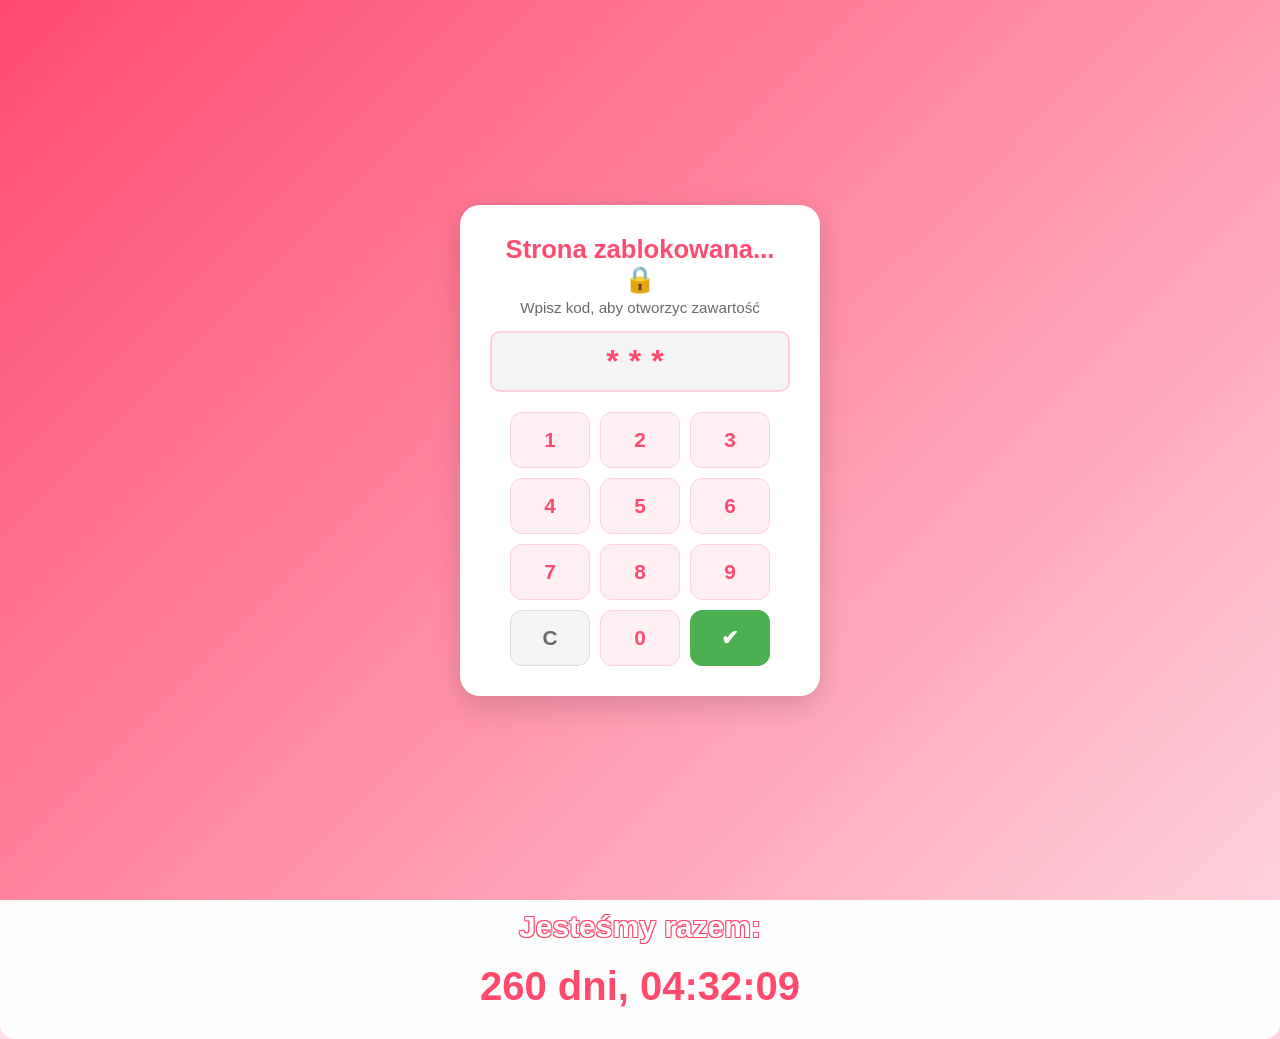
==== index.html @ 8d37bafd "Add files via upload" ====
<!DOCTYPE html>
<html lang='pl'>
<head>
    <meta charset='utf-8'>
    <meta name='viewport' content='width=device-width, initial-scale=1'>
    <link rel='stylesheet' href='style.css'>
  <title>Dla mojej buby ❤️</title>
</head>
<body>

<div id="welcome-overlay">
  <div class="welcome-box">
    <h2>Strona zablokowana... 🔒</h2>
    <p>Wpisz kod, aby otworzyc zawartość</p>
    
    <!-- Wyświetlacz kodu -->
    <div class="pin-display" id="pin-display">***</div>
    
    <!-- Klawiatura ekranowa -->
    <div class="pin-keyboard">
      <button class="pin-btn" onclick="pressKey('1')">1</button>
      <button class="pin-btn" onclick="pressKey('2')">2</button>
      <button class="pin-btn" onclick="pressKey('3')">3</button>
      <button class="pin-btn" onclick="pressKey('4')">4</button>
      <button class="pin-btn" onclick="pressKey('5')">5</button>
      <button class="pin-btn" onclick="pressKey('6')">6</button>
      <button class="pin-btn" onclick="pressKey('7')">7</button>
      <button class="pin-btn" onclick="pressKey('8')">8</button>
      <button class="pin-btn" onclick="pressKey('9')">9</button>
      <button class="pin-btn clear" onclick="clearPin()">C</button>
      <button class="pin-btn" onclick="pressKey('0')">0</button>
      <button class="pin-btn enter" onclick="checkPin()">✔</button>
    </div>
    
    <p id="pin-error" style="color: #ff4b6e; font-weight: bold; margin-top: 10px; display: none;">Niepoprawny kod! Spróbuj ponownie 🥺</p>
  </div>
</div>



  <!-- Pasek na samej górze strony -->
  <div class="top-bar">
    <span>❤️ Dla Wstrętnej baby ❤️</span>
  </div>

  <!-- Główna zawartość strony -->
  <div class="main-container">
    
    <div class="love-header">
      <h1>Kocham Cię! 🥰</h1>
    </div>
    <div class="tekstt">
      <h3>Tekst na dziś:</h3>
      <p id="tekst-ai">Wczytuję Twoją dzisiejszą wiadomość...</p>
    </div>

<div class="music-box" tabindex="0">
  <video id="nasze-video" src="cheatz2.mp4" loop playsinline></video>

  <div class="music-content">
    <span class="song-title">Cheatz - NIESKOŃCZONOŚĆ</span>
    <button id="music-control-btn" onclick="togglePlay(event)">Włącz muzykę ▶️</button>
  </div>
</div>





    <div class="carousel-wrapper">
      <button class="arrow-btn left" onclick="scrollSlider(-1)">&#10094;</button>
      
      <div class="carousel" id="love-carousel">
        <div class="carousel-item">
          <img src="foto9.jpg" alt="ZDJECIE" onclick="openLightbox(this)" style="cursor: pointer;">
          <div class="image-caption">Pierwsze spotkanie 👩‍❤️‍👨</div>
        </div>
        <div class="carousel-item">
          <img src="foto4.jpg" alt="ZDJECIE" onclick="openLightbox(this)" style="cursor: pointer;">
          <div class="image-caption">Moja buba ❤️</div>
        </div>
        <div class="carousel-item">
          <img src="foto5.jpg" alt="ZDJECIE" onclick="openLightbox(this)" style="cursor: pointer;">
          <div class="image-caption">Słodka jestes wiesz? </div>
        </div>
        <div class="carousel-item">
          <img src="foto6.jpg" alt="ZDJECIE" onclick="openLightbox(this)" style="cursor: pointer;">
          <div class="image-caption">Zakapturzona wredna baba 😘</div>
        </div>
        <div class="carousel-item">
          <img src="foto7.jpg" alt="ZDJECIE" onclick="openLightbox(this)" style="cursor: pointer;">
          <div class="image-caption">👍</div>
        </div>
        <div class="carousel-item">
          <img src="foto8.jpg" alt="ZDJECIE" onclick="openLightbox(this)" style="cursor: pointer;">
          <div class="image-caption">Ciekawy filter 🙃</div>
        </div>
        <div class="carousel-item">
          <img src="foto1.jpg" alt="ZDJECIE" onclick="openLightbox(this)" style="cursor: pointer;">
          <div class="image-caption">Fajny język masz 👩‍❤️‍👨</div>
        </div>
        <div class="carousel-item">
          <img src="foto22.jpg" alt="ZDJECIE" onclick="openLightbox(this)" style="cursor: pointer;">
          <div class="image-caption">Twój uśmiech, który rozjaśnia każdy mój dzień! 😊</div>
        </div>
        <div class="carousel-item">
          <img src="foto3.jpg" alt="ZDJECIE" onclick="openLightbox(this)" style="cursor: pointer;">
          <div class="image-caption">Na zawsze razem, niezależnie od tego co się będzie działo 🌍</div>
        </div>
      </div>
      
      <button class="arrow-btn right" onclick="scrollSlider(1)">&#10095;</button>
    </div>

    <!-- Sekcja z wyznaniami -->
    <div class="love-letter">
      <h2>Kilka powodów, dla których Cię kocham:</h2>
      <ul>
        <li>Za to, że wprowadziłaś do mojego życia wchuj dużo szczęścia </li>
        <li>Za twoje bardzo piękne oczka 👀 </li>
        <li>Za to, że jesteś sobą i czuje sie wchuj dobrze przy tobie</li>
      </ul>
    </div>

  </div>

  <!-- Skrypty JavaScript -->
  <script>
    // Obsługa slidera zdjęć
    function scrollSlider(direction) {
      const carousel = document.getElementById('love-carousel');
      const itemWidth = carousel.clientWidth;
      carousel.scrollBy({ left: direction * itemWidth, behavior: 'smooth' });
    }

    // Generowanie latających serduszek w tle
    function createHeart() {
      const heart = document.createElement('div');
      heart.classList.add('heart-bg');
      heart.innerText = '❤️';
      heart.style.left = Math.random() * 100 + 'vw';
      heart.style.animationDuration = Math.random() * 4 + 6 + 's'; // od 6 do 10 sekund
      heart.style.fontSize = Math.random() * 15 + 15 + 'px'; // wielkość serca
      document.body.appendChild(heart);

      setTimeout(() => {
        heart.remove();
      }, 10000);
    }
    // Twórz nowe serduszko co 600ms
    setInterval(createHeart, 600);
  </script>





<div class="container">
        <h1>Jesteśmy razem:</h1>
        <div id="timer">Ładowanie...</div>
    </div>

    <script>
        // Ustawienie daty początkowej (21 marca 2026 r.)
        const startDate = new Date('2026-03-21T00:00:00').getTime();

        function updateTimer() {
            const now = new Date().getTime();
            const difference = now - startDate;

            // Obliczenia dla dni, godzin, minut i sekund
            const days = Math.floor(difference / (1000 * 60 * 60 * 24));
            const hours = Math.floor((difference % (1000 * 60 * 60 * 24)) / (1000 * 60 * 60));
            const minutes = Math.floor((difference % (1000 * 60 * 60)) / (1000 * 60));
            const seconds = Math.floor((difference % (1000 * 60)) / 1000);

            // Formatowanie wyświetlania (dodanie zera na początku dla liczb jednocyfrowych)
            const formatHours = hours < 10 ? '0' + hours : hours;
            const formatMinutes = minutes < 10 ? '0' + minutes : minutes;
            const formatSeconds = seconds < 10 ? '0' + seconds : seconds;

            // Wyświetlenie wyniku w dokumencie
            document.getElementById('timer').innerHTML = 
                `${days} dni, ${formatHours}:${formatMinutes}:${formatSeconds}`;
        }

        // Odświeżanie licznika co 1 sekundę (1000 milisekund)
        setInterval(updateTimer, 1000);

        // Wywołanie funkcji od razu przy załadowaniu strony
        updateTimer();
    </script>





 <script>
    // Baza 365 unikalnych wiadomości od AI
    const wiadomosciMilosne = [
      "Jesteś najpiękniejszym powodem, dla którego budzę się z uśmiechem na twarzy. 🥰",
      "Mój świat jest o tysiąc razy piękniejszy, odkąd jesteś w nim Ty. ❤️",
      "Nawet najgorszy dzień staje się idealny, kiedy mogę usłyszeć Twój głos. 🌸",
      "Jesteś moją bezpieczną przystanią i największym szczęściem. ☀️",
      "Twoje serce to jedyne miejsce na ziemi, w którym chcę zostać na zawsze. 🔐",
      "Dziękuję, że jesteś nie tylko moją dziewczyną, ale i najlepszym przyjacielem. 🤝",
      "Kocham Cię w każdym wydaniu, w każdej sekundzie i za wszystko, czym jesteś. ✨",
      "Jesteś moim ulubionym powitaniem i najtrudniejszym pożegnaniem. 🥺",
      "Wystarczy jedna myśl o Tobie, aby mój dzień stał się niesamowity. 🧠❤️",
      "Twoje szczęście jest dla mnie najważniejsze na całym świecie. 🌍",
      "Jesteś definicją piękna, zarówno z zewnątrz, jak i w środku. 💎",
      "Każda chwila bez Ciebie uczy mnie tylko tego, jak bardzo Cię potrzebuję. ⏳",
      "Uwielbiam sposób, w jaki na mnie patrzysz i sprawiasz, że czuję się wyjątkowy. 👀",
      "Jesteś moją iskierką w ciemności i największą dumą. 🌟",
      "Gdybym miał wybrać jeszcze raz, bez wahania wybrałbym Ciebie. Zawsze. 🎯",
      "Twój uśmiech to najpiękniejszy widok, jaki potrafię sobie wyobrazić. 😍",
      "Jesteś moim dzisiaj, jutrem i każdym kolejnym dniem. 📅",
      "Dzięki Tobie uczę się, czym jest prawdziwa i bezwarunkowa miłość. 🕊️",
      "Twoja obecność sprawia, że chcę być lepszym człowiekiem każdego dnia. 📈",
      "Kocham Cię mocniej, niż jakiekolwiek słowa byłyby w stanie to opisać. 📝",
      "Jesteś najjaśniejszą gwiazdą na moim niebie. ⭐",
      "Z Tobą nawet zwykłe siedzenie w ciszy jest najwspanialszą przygodą. 🛋️",
      "Dziękuję za Twoją cierpliwość, czułość i całe ciepło, które mi dajesz. 🔥",
      "Jesteś moim domem. Gdziekolwiek jesteś Ty, tam jest moje miejsce. 🏠",
      "Nie wyobrażam sobie już przyszłości, w której nie byłoby Twojej dłoni w mojej. 🤝",
      "Twoje oczy mają w sobie magię, która za każdym razem mnie hipnotyzuje. 🔮",
      "Jesteś moim najsłodszym uzależnieniem. 🍬",
      "Uwielbiam to, jak bardzo się uzupełniamy i jak świetny tworzymy zespół. ⚡",
      "Sprawiasz, że moje serce bije szybciej za każdym razem, gdy Cię widzę. 💓",
      "Jesteś najpiękniejszą piosenką, jakiej moje serce kiedykolwiek słuchało. 🎶",
      "Żaden skarb na ziemi nie ma dla mnie większej wartości niż Twoje zaufanie. 🪙",
      "Dzielenie z Tobą życia to najlepsze, co mogło mnie spotkać. 🎁",
      "Jesteś moim słońcem w nawet najbardziej pochmurny dzień. 🌦️",
      "Kocham każdy milimetr Twojej unikalnej i cudownej osobowości. 🧩",
      "Twoje przytulenie potrafi uleczyć każdy ból i stres. 🫂",
      "Jesteś moim największym sukcesem i najcenniejszą nagrodą. 🏆",
      "Nigdy nie przestanę dziękować losowi za ten dzień, w którym Cię poznałem. 🗓️",
      "Jesteś moim natchnieniem, moją radością i całym moim światem. 🌌",
      "Twój śmiech to zdecydowanie mój ulubiony dźwięk na świecie. 🎵",
      "Kocham Cię za to, kim jesteś przy mnie, i za to, kim ja staję się przy Tobie. 🪞",
      "Jesteś po prostu niesamowita. Pamiętaj o tym w każdej minucie dzisiejszego dnia! 🦁",
      "Moje serce należy do Ciebie całkowicie, bez żadnych wyjątków. 💘",
      "Zawsze potrafisz mnie zaskoczyć i sprawić, że zakochuję się na nowo. 🪄",
      "Jesteś najmilszą myślą, jaka krąży po mojej głowie w ciągu dnia. ☁️",
      "Twoje dobro i troskliwość nie przestają mnie zadziwiać. 🧸",
      "Jesteś moim idealnym dopasowaniem pod każdym możliwym względem. 🔗",
      "Dziękuję za to, że akceptujesz mnie ze wszystkimi moimi wadami. 🩹",
      "Przy Tobie czuję, że mogę zdobyć każdy szczyt i pokonać każdą przeszkodę. ⛰️",
      "Jesteś moim największym marzeniem, które się spełniło. 🌠",
      "Twoja miłość daje mi siłę, o której istnieniu nie miałem pojęcia. 💪",
      "Uwielbiam każdą wspólną sekundę, nawet tę najbardziej leniwą. 🛌",
      "Jesteś po prostu niezastąpiona i wyjątkowa na skalę całego wszechświata. 🪐",
    "Moje życie nabrało sensu i kolorów dopiero w momencie, gdy się w nim pojawiłaś. 🎨",
"Kocham Cię dzisiaj bardziej niż wczoraj, ale obiecuję, że mniej niż jutro. 📈",
"Jesteś moim powodem do dumy. Uwielbiam mówić innym, że jesteś moja. 🗣️❤️",
"Twój dotyk sprawia, że wszystkie problemy nagle przestają mieć znaczenie. 🪶",
"Jesteś moją muzą i najwspanialszą historią mojego życia. 📖",
"Dziękuję za każdy uśmiech, który we mnie wywołujesz. A robisz to bez przerwy! 😄",
"Jesteś moim największym wsparciem i najwierniejszym kibicem. 📣",
"Moje serce wybrało Ciebie i z każdym dniem upewnia się, że to najlepszy wybór. 🎯",
"Jesteś po prostu stworzona do tego, by być kochaną... a ja uwielbiam to robić! 🔥",
"Dla mnie jesteś idealna, niezależnie od tego, co sama o sobie myślisz. 👑",
"Twój zapach to mój ulubiony zapach na świecie. 🌹",
"Jesteś najlepszą częścią każdego mojego dnia. 🍕",
"Nie ma minuty, w której nie życzyłbym sobie mieć Cię tuż obok siebie. 🗺️",
"Jesteś moim aniołem, który opiekuje się moim sercem. 👼",
"Uwielbiam słuchać Twoich opowieści, Twojego głosu i Twoich planów. 💬",
"Zrobię wszystko, abyś przy mnie czuła się najszczęśliwszą kobietą na świecie. 🦸",
"Jesteś moim uroczym promieniem słońca, który rozgania wszelkie chmury. ☀️",
"Dziękuję, że wnosisz tyle spokoju i radości w moje chaotyczne życie. 🌊",
"Twoje spojrzenie potrafi roztopić nawet największy lód w moim sercu. ❄️🔥",
"Jesteś moją pierwszą myślą po przebudzeniu i ostatnią przed zaśnięciem. 🛌",
"Kocham Cię nie tylko za to, jaka jesteś, ale za to, jak cudownie się przy Tobie czuję. 🥰",
"Jesteś najpiękniejszą zagadką, którą chcę rozwiązywać przez całe życie. 🧩",
"W Twoich ramionach odnajduję spokój, którego nie da się kupić za żadne pieniądze. 🧘",
"Jesteś moim motywatorem do działania i stawania się lepszą wersją siebie. 🚀",
"Uwielbiam Twój charakter, Twoją mądrość i Twoje poczucie humoru. 🧠🎭",
"Twoja miłość to najwspanialszy prezent, jaki kiedykolwiek otrzymałem. 💝",
"Jesteś moim bezpiecznym miejscem, do którego zawsze chcę wracać. 🚪",
"Kocham Cię bezgranicznie i bez żadnych warunków wstępnych. Na zawsze. ♾️",
"Jesteś po prostu najwspanialszą osobą, jaką znam. Pamiętaj o tym dzisiaj! 🏆",
"Twój uśmiech ma w sobie moc naprawiania całego mojego świata. 🛠️😊",
"Jesteś moim najpiękniejszym snem na jawie. 💭",
"Dziękuję, że uczysz mnie, jak kochać szczerze i z całego serca. 🎓❤️",
"Nie ma na świecie rzeczy, której nie zrobiłbym, żeby zobaczyć Twoją radość. 🎢",
"Jesteś moim uosobieniem szczęścia. 🥰",
"Twoja obecność w moim życiu to czysta magia. 🪄",
"Kocham Cię za wszystkie małe rzeczy, które robisz każdego dnia, nawet nie zdając sobie z tego sprawy. 🔎",
"Jesteś moim największym natchnieniem do walki o naszą wspólną przyszłość. 🏗️",
"Twój głos działa na mnie uspokajająco w każdej sytuacji. 📻",
"Jesteś moim najcenniejszym diamentem, o który będę dbać z całych sił. 💎",
"Dziękuję za każdą wspólną kawę, rozmowę i przytulenie. ☕",
"Jesteś moim powodem do dumy i najpiękniejszą ozdobą mojego życia. 🥇",
"Uwielbiam to, jak potrafisz rozjaśnić moje myśli jednym miłym słowem. 💡",
"Twoje serce jest najbezpieczniejszym schronieniem dla moich uczuć. 🛡️",
"Kocham Cię z każdym uderzeniem mojego serca, coraz mocniej i mocniej. 🥁",
"Jesteś po prostu idealna dla mnie. Taka, jaka jesteś. 🍕❤️",
"Dla mnie jesteś ósmym cudem świata, jedynym, który naprawdę się liczy. 🗿",
"Twoja miłość sprawia, że czuję się najbogatszym człowiekiem na ziemi. 💰✨",
"Jesteś moją oazą na pustyni i chłodem w upalny dzień. 🌴",
"Dziękuję za to, że po prostu jesteś. Twoja obecność to dar. 🎁",
"Nie wyobrażam sobie spędzić reszty życia z nikim innym, tylko z Tobą. 💍",
"Twój uśmiech jest cenniejszy niż wszystkie gwiazdy na niebie. ✨🗺️",
"Jesteś moim ulubionym powodem do uśmiechania się do ekranu telefonu. 📱🥰",
"Kocham Cię za Twój intelekt, Twoje serce i Twoją niesamowitą duszę. 🧠",
"Jesteś moją inspiracją do robienia rzeczy wielkich i pięknych. 🎨",
"Przy Tobie czuję, że odnalazłem swoje właściwe miejsce na ziemi. 📍",
"Twój dotyk wysyła prąd prosto do mojego serca. ⚡❤️",
"Jesteś najpiękniejszą melodią, która nigdy mi się nie znudzi. 🎵",
"Dziękuję, że znosisz moje humory i zawsze oferujesz mi swoje wsparcie. 🐻",
"Jesteś moją dumą i najwspanialszą przyjaciółką pod słońcem. ☀️",
"Moje serce bije w rytmie Twojego imienia. 💓",
"Z Tobą każdy dzień to małe święto i powód do radości. 🎈",
"Jesteś najwspanialszą kobietą, jaką kiedykolwiek poznałem. Prawdziwy skarb. 🪙",
"Kocham Cię bez względu na pogodę, czas i okoliczności. Zawsze. 🌪️☀️",
"Twój uśmiech to mój absolutnie ulubiony widok o poranku. 🌅",
"Jesteś moim motywem przewodnim i najpiękniejszym celem w życiu. 🏁",
"Dziękuję za to, jak wspaniale potrafisz się mną zaopiekować. 🥺",
"Jesteś moją słodką tajemnicą i największym jawnym sukcesem. 🏆",
"Przy Tobie zapominam o całym stresie i problemach świata zewnętrznego. 💆‍♂️",
"Kocham Cię tak bardzo, że aż brakuje mi słów, by to opisać. 🔥",
"Jesteś moim numerem jeden, dzisiaj, jutro i na wieki wieków. 🥇",
"Twój wzrok potrafi wyczytać z moich oczu każdą myśl. 👁️🎨",
"Jesteś najwspanialszą niespodzianką, jaką zgotował mi los. 🎊",
"Dziękuję za każdą sekundę Twojej uwagi i miłości. ⏳❤️",
"Jesteś moim najukochańszym człowiekiem na całej tej wielkiej planecie. 🌍🥰",
"Moje serce jest bezpieczne tylko wtedy, gdy znajduje się blisko Twojego. 🔐",
"Uwielbiam to, jak bardzo potrafisz mnie zmotywować do bycia lepszym. 🚀",
"Jesteś po prostu najpiękniejszym elementem mojego życia. 🧩👑",
"Kocham Cię z głębi duszy, z całych sił i z każdego kawałka mojego serca. ❤️",
"Twój uśmiech jest w stanie rozgonić największą burzę w moich myślach. ⛈️☀️",
"Jesteś moją definicją szczęścia i domowego ciepła. 🏡",
"Dziękuję za to, że zawsze potrafisz podnieść mnie na duchu. 🎈",
"Jesteś moim najwspanialszym na świecie powodem do dumy. 🌟",
"Przy Tobie czuję, że moje życie jest kompletne i ma właściwy kierunek. 🧭",
"Twój szept to moja ulubiona muzyka na dobranoc. 🌌🎵",
"Jesteś moim spełnionym marzeniem z dzieciństwa o wielkiej miłości. 🌠",
"Kocham Cię za to, jak bardzo jesteś wyjątkowa i niepowtarzalna. 🦄",
"Dla mnie nie masz żadnych wad. Jesteś idealnym dziełem sztuki. 🎨",
"Dziękuję za Twoje ciepłe spojrzenia, które rozgrzewają mnie w zimne dni. ❄️🔥",
"Jesteś moim prywatnym aniołem stróżem. 👼❤️",
"Moje serce należy do Ciebie i obiecuję dbać o Twoje z całych moich sił. 🤝",
"Z Tobą chcę przeżyć każdą możliwą przygodę, jaką przyniesie los. 🗺️🏎️",
"Jesteś moim najwspanialszym skarbem, którego nie oddam za nic na świecie. 🪙",
"Kocham Cię każdego dnia mocniej, choć wczoraj myślałem, że to niemożliwe. 📈",
"Twój uśmiech potrafi rozświetlić nawet najciemniejszy pokój. 💡😊",
"Jesteś moim motywem do uśmiechu w każdej wolnej chwili. 💭🥰",
"Dziękuję, że dzielisz ze mną swoje smutki i mnożysz moje radości. 🧮",
"Jesteś moją najwspanialszą partnerką w zbrodni i w miłości. 🥷❤️",
"Przy Tobie każda chwila nabiera wyjątkowego, magicznego znaczenia. 🪄",
"Kocham Cię za Twoją mądrość, wyrozumiałość i niesamowitą czułość. 🧠",
"Jesteś moim słońcem, moim księżycem i wszystkimi moimi gwiazdami. 🌌",
"Twój głos w słuchawce telefonu potrafi poprawić mi humor w sekundę. 📞",
"Jesteś moją dumą i najpiękniejszym powodem do pisania takich słów. 📝",
"Dziękuję za to, że po prostu jesteś i czynisz mój świat lepszym miejscem. 🌍",
"Jesteś moim najwspanialszym snem, z którego nigdy nie chcę się obudzić. 🛌💭",
"Moje serce bije tylko dla Ciebie, pamiętaj o tym w każdej minucie. 💓",
"Uwielbiam Twoje poczucie humoru i to, jak uroczo się śmiejesz. 😂❤️",
"Jesteś moim absolutnym numerem jeden na całym świecie. 🥇",
"Kocham Cię za wszystko, co zrobiliśmy razem, i za wszystko, co dopiero przed nami. 🚀",
"Twój dotyk potrafi uspokoić moje najbardziej szalone myśli. 🪶",
"Jesteś najwspanialszym prezentem, jaki kiedykolwiek dostałem od życia. 🎁🥰",
"Dziękuję za Twój uśmiech, który jest dla mnie drogowskazem w ciemności. 🧭",
"Jesteś moim bezpiecznym schronieniem przed całym światem. 🛡️🏠",
"Przy Tobie czuję, że nie muszę nikogo udawać – mogę być po prostu sobą. 🪞",
"Kocham Cię miłością czystą, głęboką i absolutnie niezmienną. 💎",
"Jesteś po prostu najpiękniejszą rzeczą, jaka mnie w życiu spotkała. 🌸",
"Twój uśmiech ma moc zmieniania mojego dnia w pasmo sukcesów. 🏆😊",
"Jesteś moim natchnieniem do bycia najlepszym partnerem na świecie. 🦸‍♂️",
"Dziękuję za Twoje zaufanie, to dla mnie najważniejsza rzecz na świecie. 🤝",
"Jesteś moją dumą, moją miłością i moim największym szczęściem. 🌟",
"Moje serce wybrało Ciebie i nigdy nie zmieni swojego zdania. 🎯❤️",
"Z Tobą każdy dzień to nowa, ekscytująca strona w naszej książce. 📖",
"Jesteś moim uosobieniem doskonałości pod każdym względem. 👑",
"Kocham Cię tak bardzo, że żadne słowa nie są w stanie tego oddać. 🔥",
"Twój śmiech to zdecydowanie moja ukochana ścieżka dźwiękowa. 🎶",
"Jesteś moim słońcem, które ogrzewa moje serce każdego ranka. 🌅",
"Dziękuję za Twoje dobre serce i za to, jak bardzo o mnie dbasz. 🧸",
"Jesteś moją najwspanialszą przyjaciółką i miłością mojego życia. 🫂",
"Przy Tobie nawet najzwyklejszy dzień staje się niesamowitym świętem. 🎈",
"Kocham Cię bez względu na wszystko, z całego mojego serca. 💘",
"Twój wzrok sprawia, że topnieją we mnie wszelkie zmartwienia. 👀❄️",
"Jesteś moją pierwszą i najważniejszą myślą każdego dnia. 🧠🥰",
"Dziękuję za to, że zawsze mogę na Ciebie liczyć, niezależnie od wszystkiego. 🤝",
"Jesteś moim największym powodem do dumy przed całym światem. 🗣️🌟",
"Moje serce bije mocniej za każdym razem, gdy słyszę kroki za drzwiami. 🚪💓",
"Uwielbiam Twoją unikalną osobowość – jesteś po prostu niesamowita. 🎨",
"Jesteś moim najwspanialszym skarbem, o który będę dbać do końca świata. 🪙",
"Kocham Cię miłością, która z każdym dniem rośnie i staje się silniejsza. 📈",
"Twój uśmiech to mój absolutnie ulubiony widok na tej planecie. 🌍😊",
"Jesteś moim motywatorem do robienia rzeczy wielkich i pięknych. 🚀",
"Dziękuję za każdą wspólną chwilę, bo każda jest dla mnie na wagę złota. 🪙⏳",
"Jesteś moją najjaśniejszą gwiazdą przewodnią na życiowym niebie. ⭐",
"Przy Tobie czuję, że odnalazłem swoje prawdziwe, bezpieczne miejsce. 📍🏡",
"Kocham Cię za Twoją mądrość, dobroć i to cudowne poczucie humoru. 🧠💬",
"Twój dotyk potrafi wygonić z mojego serca każdy smutek i lęk. 🪶",
"Jesteś moim najpiękniejszym prezentem od losu, moim całym szczęściem. 🎁",
"Dziękuję, że potrafisz rozjaśnić moje myśli jednym uroczym spojrzeniem. 👀💡",
"Jesteś moim domem, moją ostoją i najwspanialszą rzeczą w życiu. 🏠❤️",
"Moje serce jest całkowicie Twoje i obiecuję nigdy Cię nie zawieść. 🤝🔒",
"Z Tobą chcę pisać kolejne rozdziały naszej wspólnej, pięknej historii. 📖",
"Jesteś po prostu idealna dla mnie pod każdym możliwym względem. 👑",
"Kocham Cię z całych sił, z głębi duszy i z każdego bicia mojego serca. 🥁❤️",
"Twój uśmiech ma moc naprawiania nawet najbardziej zepsutego dnia. 🛠️😄",
"Jesteś moim najmilszym snem, który stał się moją piękną rzeczywistością. 🛌💭",
"Dziękuję za Twoją wyrozumiałość i niesamowite, ciepłe serce. 🧸",
"Jesteś moją dumą i najwspanialszą partnerką na całej tej planecie. 🌍🥇",
"Przy Tobie zapominam o istnieniu jakichkolwiek problemów czy stresu. 🧘‍♂️",
"Kocham Cię tak bardzo, że brakuje mi słów, by móc to w pełni wyrazić. 🔥",
"Twój głos w słuchawce to moja ulubiona muzyka na każdy dzień. 📻🎶",
"Jesteś moim numerem jeden, dzisiaj, jutro i na całą wieczność. 🥇🔒",
"Dziękuję za to, że po prostu jesteś i czynisz moje życie idealnym. 🎁✨",
"Jesteś moim bezpiecznym schronieniem przed wszystkimi burzami świata. 🛡️⛈️",
"Moje serce bije tylko dla Ciebie, pamiętaj o tym w każdej minucie dnia. 💓",
"Uwielbiam to, jak potrafisz mnie rozśmieszyć do łez swoim urokiem. 😂❤️",
"Jesteś moim najwspanialszym powodem do codziennej dumy i radości. 🌟",
"Kocham Cię za wszystko, kim jesteś, i za to, kim jestem ja przy Tobie. 🪞🥰",
"Twój dotyk wysyła ciepło prosto do najgłębszych zakamarków mojego serca. 🔥",
"Jesteś najpiękniejszą melodią, której moje serce chce słuchać bez przerwy. 🎵",
"Dziękuję za Twoje zaufanie – to dla mnie najcenniejsza rzecz na świecie. 🤝",
"Jesteś moim słońcem, które nigdy nie zachodzi w moim sercu. 🌅❤️",
"Przy Tobie czuję, że mogę osiągnąć dosłownie wszystko, co sobie zaplanuję. 🚀",
"Kocham Cię miłością bezgraniczną, czystą i absolutnie nieskończoną. ♾️",
"Twój uśmiech to mój ulubiony powód do pisania takich miłych słów. 📝😊",
"Jesteś moim ósmym cudem świata, jedynym, który naprawdę mnie obchodzi. 🗿❤️",
"Dziękuję za to, że akceptujesz mnie ze wszystkimi moimi wadami i potknięciami. 🩹",
"Jesteś moją dumą, moim natchnieniem i całym moim ziemskim szczęściem. 🏆",
"Moje serce wybrało Ciebie i z każdym dniem upewnia się w tym wyborze. 🎯",
"Z Tobą nawet najzwyklejsze chwile stają się niezapomnianą przygodą. 🗺️",
"Jesteś po prostu stworzona do tego, by być kochaną z całych sił. 🔥👑",
"Kocham Cię dzisiaj jeszcze mocniej niż wczoraj, a jutro znowu pobiję ten rekord! 📈",
"Twój wzrok potrafi wyczytać z moich oczu każde skryte marzenie. 👀🔮",
"Jesteś najpiękniejszą niespodzianką, jaką los postanowił mi podarować. 🎊🥰",
"Dziękuję za każdą sekundę Twojej uwagi, miłości i czułego ciepła. ⏳",
"Jesteś moim najukochańszym człowiekiem na tej całej wielkiej planecie. 🌍🗺️",
"Przy Tobie odnajduję spokój, którego nie da się kupić za żadne pieniądze. 🧘‍♂️✨",
"Kocham Cię za Twój intelekt, Twoje wspaniałe serce i niesamowitą duszę. 🧠",
"Twój śmiech to zdecydowanie najpiękniejszy dźwięk, jaki znam. 🎶😂",
"Jesteś moim uosobieniem miłości i najwspanialszą częścią każdego dnia. 🍕❤️",
"Dziękuję za Twoją cierpliwość, czułość i za to, jak cudownie o mnie dbasz. 🧸",
"Jesteś moją bezpieczną przystanią, do której zawsze będę chciał wracać. 🚪⚓",
"Moje serce bije w rytmie Twojego imienia, od rana do późnej nocy. 💓📅",
"Uwielbiam to, jak bardzo się uzupełniamy i jak zgrany z nas duet. ⚡🤝",
"Jesteś po prostu niezastąpiona i unikalna w skali całego wszechświata. 🪐👑",
"Kocham Cię z całego serca, z całych sił i z całej mojej duszy. ❤️🌟",
"Twój uśmiech rozprasza nawet największe i najciemniejsze chmury w głowie. ☀️⛈",
"Jesteś moją dumą. Uwielbiam myśleć o tym, że jesteś właśnie moja. 🗣️🥰",
"Dziękuję, że wnosisz tak niesamowity spokój w moje codzienne życie. 🌊",
"Jesteś moim najpiękniejszym snem na jawie, który nigdy się nie kończy. 🛌💭",
"Przy Tobie czuję, że odnalazłem swój dom i swoje właściwe miejsce. 🏠📍",
"Kocham Cię za wszystkie małe rzeczy, które robisz każdego dnia z miłości. 🔎",
"Twój dotyk sprawia, że wszystkie problemy świata nagle tracą na wadze. 🪶🔥",
"Jesteś moją muzą i najwspanialszą autorką naszej wspólnej opowieści. 📖",
"Dziękuję za każdy uśmiech, który we mnie wywołujesz swoim urokiem. 😄❤️",
"Jesteś moim największym wsparciem i najwspanialszą przyjaciółką pod słońcem. ☀️🫂",
"Moje serce należy do Ciebie całkowicie, na zawsze i bez żadnych warunków. 🔐💘",
"Z Tobą chcę zwiedzić cały świat i przeżyć każdą możliwą przygodę. 🌍🏎️",
"Jesteś moim najcenniejszym skarbem, którego będę strzec z całych sił. 🪙🛡️",
"Kocham Cię z każdym kolejnym dniem mocniej, bez żadnych limitów. 📈🔥",
"Twój uśmiech potrafi rozświetlić nawet najbardziej ponury o poranku dzień. 🌅😊",
"Jesteś moim powodem do dumy przed każdym, kogo spotykam na drodze. 🗣️🏆",
"Dziękuję, że dzielisz ze mną swoje piękne marzenia i plany na przyszłość. 🧭",
"Jesteś moją najwspanialszą partnerką w miłości i w każdym wyzwaniu. 🤝❤️",
"Przy Tobie każda chwila ma unikalne, głębokie i magiczne znaczenie. 🪄",
"Kocham Cię za Twoją mądrość, dobroć i to wspaniałe serce z czystego złota. 🧠🥇",
"Twój głos w słuchawce telefonu potrafi odmienić mój dzień w jedną sekundę. 📞💡",
"Jesteś moją dumą i najwspanialszą inspiracją do pisania tych wyznań. 📝",
"Dziękuję za to, że po prostu jesteś i czynisz mój świat idealnym miejscem. 🌍🥰",
"Jesteś moim najwspanialszym losem na loterii życia. Moja główna wygrana. 🏆💰",
"Moje serce bije tylko dla Ciebie, pamiętaj o tym w każdej minucie dnia. 💓🔒",
"Uwielbiam Twoje poczucie humoru i to, jak słodko marszczysz nosek. 😂❤️",
"Jesteś moim absolutnym numerem jeden i nic tego nigdy nie zmieni. 🥇",
"Kocham Cię za naszą przeszłość, naszą teraźniejszość i wspólną przyszłość. 🚀⏳",
"Twój dotyk potrafi wyciszyć moje najbardziej szalone i niespokojne myśli. 🪶",
"Jesteś najwspanialszym prezentem, jaki mogłem otrzymać od losu. 🎁👑",
"Dziękuję za Twój uśmiech, który jest dla mnie najlepszą nagrodą za wszystko. 🏆😄",
"Jesteś moim bezpiecznym miejscem, moją oazą spokoju i radości. 🛡️🌴",
"Przy Tobie czuję, że jestem dokładnie tym człowiekiem, kim chcę być. 🪞❤️",
"Kocham Cię miłością czystą, głęboką, silną i absolutnie niezmienną. 💎",
"Jesteś po prostu najpiękniejszą rzeczą, jaka przydarzyła mi się w życiu. 🌸🥰",
"Twój uśmiech potrafi obrócić każdy smutek w czystą i szczerą radość. 🛠️😊",
"Jesteś moim natchnieniem do stawania się lepszą wersją samego siebie. 🚀📈",
"Dziękuję za Twoje zaufanie, które jest dla mnie największym zaszczytem. 🤝🔐",
"Jesteś moją dumą, moją miłością i moim całym wielkim szczęściem. 🌟❤️",
"Moje serce wybrało Ciebie i wiem, że to była najlepsza decyzja w życiu. 🎯",
"Z Tobą każdy dzień to fascynujący krok w naszą wspólną przyszłość. 📖🧭",
"Jesteś moim uosobieniem doskonałości. Uwielbiam Cię taką, jaka jesteś. 👑",
"Kocham Cię tak mocno, że aż brakuje słów w słowniku, by to opisać. 🔥📝",
"Twój śmiech to moja absolutnie ukochana melodia na każdy dzień roku. 🎶😂",
"Jesteś moim słońcem, które rozgrzewa moje serce w każdy zimowy poranek. ❄️🔥🌅",
"Dziękuję za Twoje wspaniałe serce i za to, jak cudownie się mną opiekujesz. 🧸",
"Jesteś moją najwspanialszą przyjaciółką i jedyną miłością mojego życia. 🫂❤️",
"Przy Tobie nawet najbardziej leniwy dzień staje się pięknym świętem. 🎈🛌",
"Kocham Cię bez względu na czas, odległość czy życiowe zakręty. Zawsze. 🔒♾️",
"Twój wzrok potrafi stopić wszelkie lodowate myśli w moim sercu. 👀🔥",
"Jesteś moją pierwszą i najważniejszą myślą, gdy tylko otwieram oczy. 🌅🧠",
"Dziękuję, że zawsze mogę na Ciebie liczyć. Jesteś moim oparciem. 🤝🛡️",
"Jesteś moim największym sukcesem w życiu. Moim powodem do dumy. 🏆🗣️",
"Moje serce bije mocniej za każdym razem, gdy widzę Twoje imię na ekranie. 📱💓",
"Uwielbiam Twoją niesamowitą osobowość – jesteś po prostu jedyna w swoim rodzaju. 🎨🌟",
"Jesteś moim najwspanialszym skarbem, o który będę dbać z całych moich sił. 🪙🤝",
"Kocham Cię miłością, która nie zna granic i stale rośnie z każdym dniem. 📈💘",
"Twój uśmiech to mój absolutnie ulubiony widok na całym tym świecie. 🌍😄",
"Jesteś moim największym motywatorem do sięgania po najwyższe szczyty. 🚀⛰️",
"Dziękuję za każdą wspólną sekundę, bo każda z nich tworzy naszą piękną wieczność. ⏳❤️"
 ];
  function ustawTekstDnia() {
    const dzis = new Date();
    const start = new Date(dzis.getFullYear(), 0, 0);
    const diff = dzis - start;
    const jedenDzien = 1000 * 60 * 60 * 24;
    const dzienRoku = Math.floor(diff / jedenDzien);

    const indeks = dzienRoku % wiadomosciMilosne.length;
    
    // Ta linijka szuka elementu z id="tekst-ai" i podmienia napis
    const element = document.getElementById('tekst-ai');
    if (element) {
      element.innerText = wiadomosciMilosne[indeks];
    }
  }
    ustawTekstDnia(); 

  

function togglePlay(event) {
  if (event) event.stopPropagation(); // Zapobiega natychmiastowemu ukrywaniu menu na telefonie przy kliknięciu przycisku
  
  const mojeVideo = document.getElementById('nasze-video');
  const przyciskMuzyki = document.getElementById('music-control-btn');
  
  if (!mojeVideo) return;

  if (mojeVideo.readyState === 0) {
    mojeVideo.load();
  }

  if (mojeVideo.paused) {
    mojeVideo.play()
      .then(() => {
        przyciskMuzyki.innerText = "Zatrzymaj muzykę ⏸️";
      })
      .catch(err => console.log("Błąd odtwarzania:", err));
  } else {
    mojeVideo.pause();
    przyciskMuzyki.innerText = "Włącz muzykę ▶️";
  }
}



// ==========================================
// CONFIG: SZYFR I ZMIENNE GLOBALNE
// ==========================================
const POPRAWNY_KOD = "777"; // Twój zdefiniowany szyfr dostępu
let wpisanyPin = "";

// Definicja odtwarzacza wideo MP4
const mojeVideo = document.getElementById('nasze-video');
const przyciskMuzyki = document.getElementById('music-control-btn');

// ==========================================
// FUNKCJE OBSŁUGI KLAWIATURY PIN
// ==========================================
function updateDisplay() {
  const display = document.getElementById('pin-display');
  if (!display) return;
  
  if (wpisanyPin.length === 0) {
    display.innerText = "***";
  } else {
    // Pokazuje wpisane cyfry, a resztę maskuje gwiazdkami do 3 znaków
    display.innerText = wpisanyPin.padEnd(3, "*").replace(/./g, (char, index) => index < wpisanyPin.length ? wpisanyPin[index] : "*");
  }
}

function pressKey(num) {
  if (wpisanyPin.length < 3) {
    wpisanyPin += num;
    updateDisplay();
    const errorMsg = document.getElementById('pin-error');
    if (errorMsg) errorMsg.style.display = 'none';
  }
}

function clearPin() {
  wpisanyPin = "";
  updateDisplay();
  const errorMsg = document.getElementById('pin-error');
  if (errorMsg) errorMsg.style.display = 'none';
}

// ==========================================
// WERYFIKACJA KODU I AUTOMATYCHNY START MP4
// ==========================================
function checkPin() {
  if (wpisanyPin === POPRAWNY_KOD) {
    // Sukces! Pobieramy ekran blokady
    const overlay = document.getElementById('welcome-overlay');
    
    // NAPRAWIONE: Uruchomienie filmu wideo MP4 (obraz + dźwięk) przy użyciu kliknięcia jako zgody dla przeglądarki
    if (mojeVideo) {
      mojeVideo.play()
        .then(() => {
          if (przyciskMuzyki) przyciskMuzyki.innerText = "Zatrzymaj muzykę ⏸️";
        })
        .catch(err => {
          console.log("Autoplay wstrzymany przez zabezpieczenia systemowe:", err);
        });
    }
    
    // Płynne gaszenie i schowanie ekranu blokady
    if (overlay) {
      overlay.style.opacity = '0';
      setTimeout(() => {
        overlay.style.display = 'none';
      }, 500);
    }
  } else {
    // Błędny kod PIN
    clearPin();
    const errorMsg = document.getElementById('pin-error');
    if (errorMsg) errorMsg.style.display = 'block';
  }
}

// ==========================================
// OBSŁUGA FIZYCZNEJ KLAWIATURY KOMPUTERA
// ==========================================
document.addEventListener('keydown', function(event) {
  const overlay = document.getElementById('welcome-overlay');
  if (!overlay || overlay.style.display === 'none') return;
  
  if (event.key >= '0' && event.key <= '9') {
    pressKey(event.key);
  } else if (event.key === 'Backspace' || event.key === 'Escape') {
    clearPin();
  } else if (event.key === 'Enter') {
    checkPin();
  }
});

// ==========================================
// STEROWANIE ODTRWARZACZEM NA STRONIE (PLAY/PAUSE)
// ==========================================
function togglePlay(event) {
  if (event) event.stopPropagation(); // Blokuje chowanie menu na telefonach
  if (!mojeVideo) return;

  if (mojeVideo.paused) {
    mojeVideo.play()
      .then(() => {
        if (przyciskMuzyki) przyciskMuzyki.innerText = "Zatrzymaj muzykę ⏸️";
      })
      .catch(err => console.log("Nie można odtworzyć wideo:", err));
  } else {
    mojeVideo.pause();
    if (przyciskMuzyki) przyciskMuzyki.innerText = "Włącz muzykę ▶️";
  }
}



// Funkcja otwierająca zdjęcie na pełnym ekranie
function openLightbox(element) {
  const overlay = document.getElementById('lightbox-overlay');
  const lightboxImg = document.getElementById('lightbox-img');
  
  lightboxImg.src = element.src; // Pobiera adres klikniętego zdjęcia
  overlay.classList.add('active'); // Pokazuje overlay
}

// Funkcja zamykająca podgląd po kliknięciu w dowolne miejsce ekranu
function closeLightbox() {
  const overlay = document.getElementById('lightbox-overlay');
  overlay.classList.remove('active');
}




 </script>

 <!-- Pełnoekranowy podgląd zdjęcia (Lightbox) -->
<div id="lightbox-overlay" onclick="closeLightbox()">
  <span class="lightbox-close">&times;</span>
  <img id="lightbox-img" src="" alt="Powiększone zdjęcie">
</div>


</body>
</html>
---- style.css ----
/* Reset i style ogólne */
* {
      box-sizing: border-box;
      margin: 0;
      padding: 0;
    }
    body {
      font-family: 'Segoe UI', Tahoma, Geneva, Verdana, sans-serif;
      background: linear-gradient(135deg, #ffeef2 0%, #ffd1dc 100%);
      color: #4a4a4a;
      min-height: 100vh;
      overflow-x: hidden;
      position: relative;
    }
    #welcome-overlay {
  position: fixed;
  top: 0;
  left: 0;
  width: 100%;
  height: 100%;
  background: linear-gradient(135deg, #ff4b6e 0%, #ffd1dc 100%);
  display: flex;
  align-items: center;
  justify-content: center;
  z-index: 9999;
  transition: opacity 0.5s ease;
}
.welcome-box {
  background: white;
  padding: 30px;
  border-radius: 20px;
  text-align: center;
  box-shadow: 0 10px 30px rgba(0,0,0,0.15);
  max-width: 360px;
  width: 90%;
}
.welcome-box h2 { color: #ff4b6e; margin-bottom: 5px; font-size: 1.6rem; }
.welcome-box p { color: #6a6a6a; margin-bottom: 15px; font-size: 0.95rem; }

/* Wyświetlacz kodu */
.pin-display {
  font-size: 2rem;
  font-weight: bold;
  letter-spacing: 10px;
  background: #f5f5f5;
  padding: 10px;
  border-radius: 10px;
  margin-bottom: 20px;
  color: #ff4b6e;
  border: 2px solid #ffd1dc;
}

/* Klawiatura numeryczna */
.pin-keyboard {
  display: grid;
  grid-template-columns: repeat(3, 1fr);
  gap: 10px;
  max-width: 260px;
  margin: 0 auto;
}
.pin-btn {
  background: #fff0f3;
  color: #ff4b6e;
  border: 1px solid #ffd1dc;
  font-size: 1.3rem;
  font-weight: bold;
  padding: 15px;
  border-radius: 12px;
  cursor: pointer;
  transition: all 0.2s;
}
.pin-btn:hover { background: #ff4b6e; color: white; transform: scale(1.05); }
.pin-btn.clear { background: #f5f5f5; color: #6a6a6a; border-color: #ddd; }
.pin-btn.enter { background: #4caf50; color: white; border-color: #4caf50; }
.pin-btn.enter:hover { background: #43a047; }


    /* Pasek na samej górze strony */
    .top-bar {
      position: fixed;
      top: 0;
      left: 0;
      width: 100%;
      height: 60px;
      background-color: rgba(255, 75, 110, 0.95);
      color: white;
      display: flex;
      align-items: center;
      justify-content: center;
      font-size: 1.1rem;
      font-weight: bold;
      box-shadow: 0 4px 15px rgba(0,0,0,0.1);
      z-index: 1000;
      backdrop-filter: blur(5px);
    }
    .top-bar span {
      margin: 0 10px;
    }

    /* Główny kontener strony */
    .main-container {
      margin-top: 90px; /* Margines, aby pasek top-bar nie zasłaniał treści */
      padding: 20px;
      display: flex;
      flex-direction: column;
      align-items: center;
      text-align: center;
    }

    /* Nagłówek i tekst miłosny */
    .love-header {
      margin-bottom: 30px;
       animation: heartbeat 1.5s infinite alternate;
    }

.tekstt {
  text-align: center;
  align-self: flex-start;  
  padding-top: 30px;
  margin-top: 450px;
  position: absolute;  
  max-width: 500px;
  color: white;
  text-shadow: 
    -1px -1px 0 rgb(0, 0, 0),
     1px -1px 0 rgb(0, 0, 0),
    -1px  1px 0 rgb(0, 0, 0),
     1px  1px 0 rgb(0, 0, 0);
  background: rgba(255, 75, 110, 0.95);
  padding: 5px;
  border-radius: 15px;
  margin-bottom: 30px;
}

/* TĘ REGUŁĘ AKTUALIZUJEMY: */
.tekstt h2 {
  color: white;
  text-shadow: none; /* Całkowicie wyłącza dziedziczenie czarnego obrysu */
}

/* Kontener główny teledysku (czarny prostokąt) */
.music-box {
  position: absolute;
  align-self: flex-start; 
  max-width: 500px;     /* Szerokość okienka */
  width: 90%;           /* Dopasowanie do ekranu telefonu */
  margin-top: 100px;
  aspect-ratio: 16 / 9; /* Zachowanie idealnych proporcji filmu kinowego */
  border-radius: 20px;  /* Zaokrąglone rogi */
  overflow: hidden;     /* Ucięcie wystającego filmu */
  box-shadow: 0 10px 25px rgba(0,0,0,0.15);
  background: #000;     /* Czarne tło przed załadowaniem filmu */
  outline: none;
}

/* Plik wideo zablokowany idealnie wewnątrz ramki */
.music-box video {
  position: absolute;
  top: 0;
  left: 0;
  width: 100%;
  height: 100%;
  object-fit: cover;    /* Wypełnienie kadru bez rozciągania obrazu */
  z-index: 1;
  opacity: 1;           /* Domyślnie film widać w 100% czysto */
  transition: opacity 0.3s ease; /* Płynne ściemnianie wideo */
}

/* Warstwa z napisami i przyciskiem (domyślnie ukryta: opacity 0) */
.music-content {
  position: relative;
  z-index: 2;
  height: 100%;
  display: flex;
  flex-direction: column;
  align-items: center;
  justify-content: center;
  padding: 15px;
  color: white;
  text-shadow: 0 2px 8px rgba(0,0,0,0.8); /* Wyraźny cień pod tekstem */
  
  /* Ukrycie menu na starcie */
  opacity: 0;
  background: rgba(0, 0, 0, 0.4); /* Przyciemniająca nakładka na film */
  transition: opacity 0.3s ease; /* Płynne pojawianie się menu */
}

/* AKTYWACJA MENU: Po najechaniu (PC) lub kliknięciu (Telefon) */
.music-box:hover .music-content,
.music-box:focus .music-content,
.music-box:active .music-content {
  opacity: 1; /* Pokazuje napisy i przycisk */
}

.music-box:hover video,
.music-box:focus video,
.music-box:active video {
  opacity: 0.5; /* Ściemnia film w tle, aby napisy były czytelne */
}

/* Stylizacja tekstów wewnątrz odtwarzacza */
.music-content p {
  font-size: 1.2rem;
  font-weight: bold;
  margin-bottom: 2px;
}
.song-title {
  font-size: 0.95rem;
  opacity: 0.9;
  margin-bottom: 15px;
}

/* Różowy przycisk sterowania nałożony na wideo */
.music-content button {
  background: #ff4b6e;
  color: white;
  border: none;
  padding: 10px 25px;
  border-radius: 50px;
  cursor: pointer;
  font-weight: bold;
  font-size: 1rem;
  box-shadow: 0 4px 12px rgba(255, 75, 110, 0.4);
  transition: transform 0.2s;
}
.music-content button:hover {
  transform: scale(1.05);
}


    
    .love-header h1 {
      color: #ff4b6e;
      font-size: 2.5rem;
      margin-bottom: 10px;
    }
    .love-header p {
      font-size: 1.2rem;
      color: #6a6a6a;
      max-width: 600px;
      line-height: 1.6;
    }

    /* Slider ze zdjęciami */
.carousel-wrapper {
  position: relative;
  width: 100%;
  max-width: 500px;
  border-radius: 20px;
  overflow: hidden;
  box-shadow: 0 10px 30px rgba(255, 75, 110, 0.25);
  background: white;
  
  /* KLUCZOWE: Płynne przejście dla całej ramki trwające 0.3 sekundy */
  transition: transform 0.3s ease, box-shadow 0.3s ease; 
    }
    .carousel {
      display: flex;
      overflow: hidden;
      scroll-behavior: smooth;
    }
    .carousel-item {
      width: 100%;
      flex-shrink: 0;
      position: relative;
      aspect-ratio: 4 / 3;
    }
    .carousel img {
       width: 100%;
       height: 100%;
       object-fit: cover;
       transition: transform 0.4s ease; /* Płynne powiększenie trwające 0.4 sekundy */
}


/* EFEKT POWIĘKSZENIA I UNIESIENIA CAŁEJ RAMKI PO NAJECHANIU */
.carousel-wrapper:hover {
  transform: scale(1.03); /* Powiększa całą ramkę o 3% */
  box-shadow: 0 15px 35px rgba(255, 75, 110, 0.4); /* Wzmacnia i rozmywa różowy cień dla efektu 3D */
}

/* Styl dla ciemnego tła na cały ekran */
#lightbox-overlay {
  position: fixed;
  top: 0;
  left: 0;
  width: 100%;
  height: 100%;
  background-color: rgba(0, 0, 0, 0.9); /* Bardzo ciemne, eleganckie tło */
  display: flex;
  align-items: center;
  justify-content: center;
  z-index: 10000; /* Musi być nad ekranem blokady i górnym paskiem */
  opacity: 0;
  pointer-events: none;
  transition: opacity 0.3s ease; /* Płynne pojawianie się */
}

/* Kiedy lightbox jest aktywny */
#lightbox-overlay.active {
  opacity: 1;
  pointer-events: auto;
}

/* Styl dla samego powiększonego zdjęcia */
#lightbox-img {
  max-width: 90%;
  max-height: 85vh;
  border-radius: 10px;
  box-shadow: 0 0 30px rgba(0,0,0,0.5);
  transform: scale(0.95);
  transition: transform 0.3s ease;
}
#lightbox-overlay.active #lightbox-img {
  transform: scale(1); /* Lekkie, płynne powiększenie zdjęcia przy otwarciu */
}

/* Przycisk zamykania (X) */
.lightbox-close {
  position: absolute;
  top: 20px;
  right: 30px;
  color: white;
  font-size: 3rem;
  font-weight: bold;
  cursor: pointer;
  user-select: none;
}
.lightbox-close:hover {
  color: #ff4b6e;
}


    .image-caption {
      position: absolute;
      bottom: 0;
      left: 0;
      width: 100%;
      background: linear-gradient(transparent, rgba(0,0,0,0.7));
      color: white;
      padding: 15px;
      font-size: 1.1rem;
      font-weight: 500;
    }
    .arrow-btn {
      position: absolute;
      top: 50%;
      transform: translateY(-50%);
      background: rgba(255, 75, 110, 0.7);
      color: white;
      border: none;
      width: 45px;
      height: 45px;
      border-radius: 50%;
      cursor: pointer;
      font-size: 20px;
      display: flex;
      align-items: center;
      justify-content: center;
      transition: background 0.3s;
      z-index: 10;
    }
    .arrow-btn:hover {
      background: rgba(255, 75, 110, 1);
    }
    .left { left: 15px; }
    .right { right: 15px; }

    /* Sekcja z listem / powodami miłości */
    .love-letter {
      background: white;
      padding: 30px;
      margin-top: 20px;
      border-radius: 20px;
      max-width: 600px;
      width: 100%;
      box-shadow: 0 10px 25px rgba(0,0,0,0.05);
      margin-bottom: 50px;
    }
    .love-letter h2 {
      color: rgb(255, 74, 110);
      margin-bottom: 15px;
    }
    .love-letter ul {
      list-style-type: none;
      text-align: left;
      display: inline-block;
    }
    .love-letter li {
      font-size: 1.1rem;
      margin: 12px 0;
      display: flex;
      align-items: center;
    }
    .love-letter li::before {
      content: "💖";
      margin-right: 15px;
    }

    /* Animacja pulsującego serca */
    @keyframes heartbeat {
      from { transform: scale(1); }
      to { transform: scale(1.03); }
    }

    /* Spadające/pływające serduszka w tle */
    .heart-bg {
      position: fixed;
      top: -10vh;
      font-size: 24px;
      color: #ff0000;
      user-select: none;
      pointer-events: none;
      animation: float 8s linear infinite;
      z-index: -1;
    }
    @keyframes float {
      0% { transform: translateY(0) rotate(0deg); opacity: 1; }
      100% { transform: translateY(110vh) rotate(360deg); opacity: 0; }
    }


        .container {
            text-align: center;
            background: rgb(253, 253, 253);
            padding: 30px;
            border-radius: 15px;
        }
        h1 {
            font-size: 30px;
            margin-bottom: 20px;
            color: #ffffff;
            text-shadow: 
              -1px -1px 0 rgb(255, 74, 110),
             1px -1px 0 rgb(255, 74, 110),
             -1px  1px 0 rgb(255, 74, 110),
             1px  1px 0 rgb(255, 74, 110);

          }
        #timer {
            font-size: 2.5rem;
            font-weight: bold;
            font-variant-numeric: tabular-nums;
            color: rgb(255, 74, 110);
        }
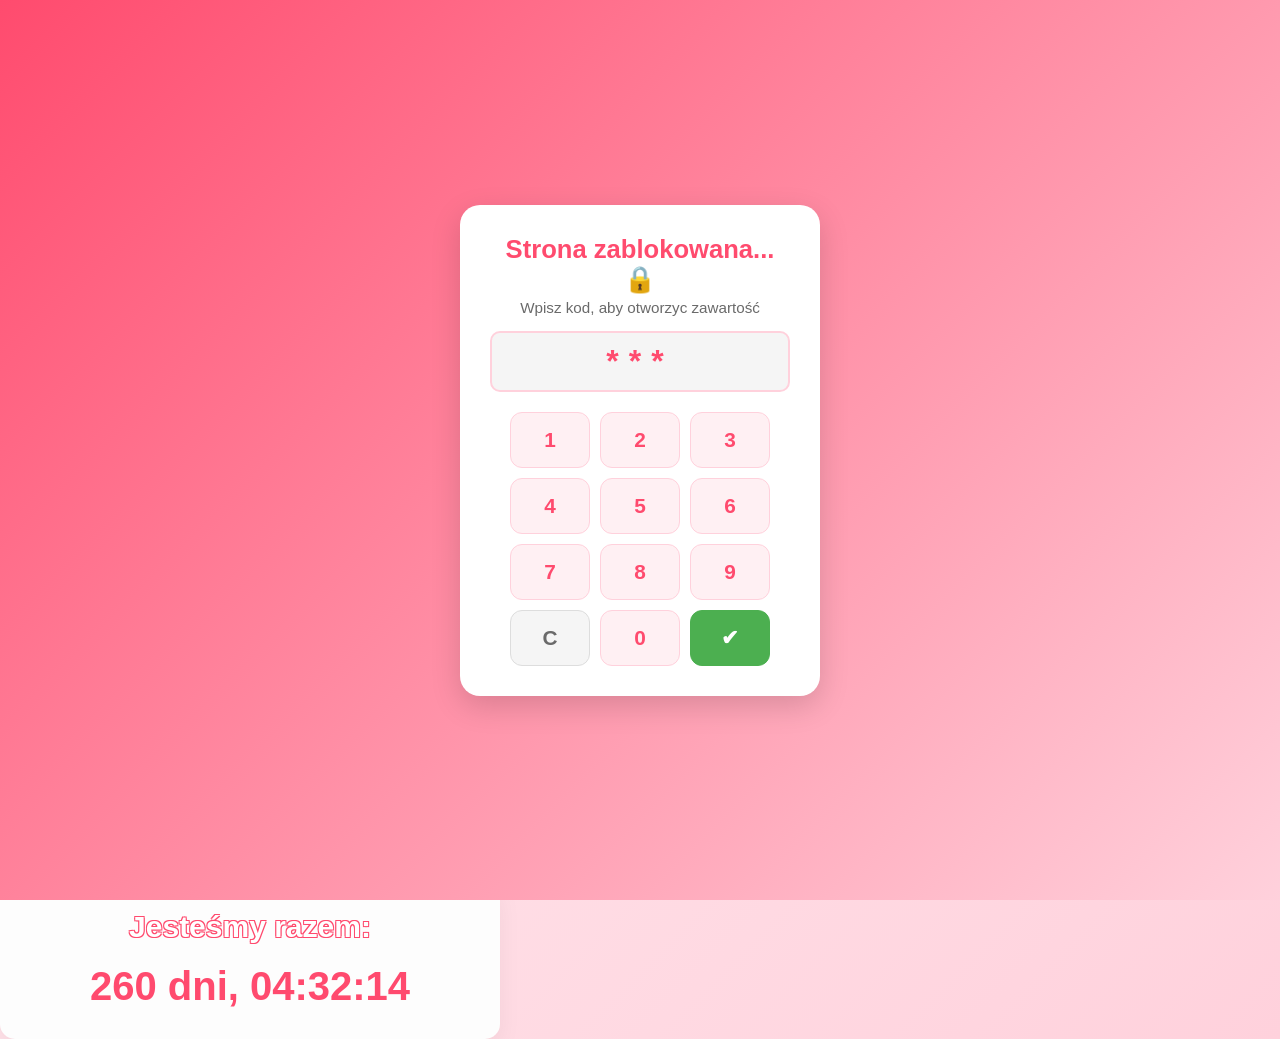
==== commit a1b74dd6: "Add files via upload" ====
--- a/index.html
+++ b/index.html
@@ -39,9 +39,18 @@
 
 
   <!-- Pasek na samej górze strony -->
-  <div class="top-bar">
-    <span>❤️ Dla Wstrętnej baby ❤️</span>
+<div class="top-bar">
+  <div class="dropdown-menu">
+    <button class="dropdown-btn">Nasze menu ☰</button>
+    <div class="dropdown-content">
+      <a href="kolkoikrzyzyk.html">GRY🎮</a>
+    </div>  
   </div>
+  <div class="top-bar-text">
+    <span>Dla Wstrętnej baby ❤️</span>
+  </div>
+</div>
+
 
   <!-- Główna zawartość strony -->
   <div class="main-container">
--- a/style.css
+++ b/style.css
@@ -1,18 +1,24 @@
-/* Reset i style ogólne */
+/* ==========================================
+   1. RESET I STYLE OGÓLNE STRONY
+   ========================================== */
 * {
-      box-sizing: border-box;
-      margin: 0;
-      padding: 0;
-    }
-    body {
-      font-family: 'Segoe UI', Tahoma, Geneva, Verdana, sans-serif;
-      background: linear-gradient(135deg, #ffeef2 0%, #ffd1dc 100%);
-      color: #4a4a4a;
-      min-height: 100vh;
-      overflow-x: hidden;
-      position: relative;
-    }
-    #welcome-overlay {
+  box-sizing: border-box;
+  margin: 0;
+  padding: 0;
+}
+body {
+  font-family: 'Segoe UI', Tahoma, Geneva, Verdana, sans-serif;
+  background: linear-gradient(135deg, #ffeef2 0%, #ffd1dc 100%);
+  color: #4a4a4a;
+  min-height: 100vh;
+  overflow-x: hidden;
+  position: relative;
+}
+
+/* ==========================================
+   2. EKRAN BLOKADY (KOD PIN)
+   ========================================== */
+#welcome-overlay {
   position: fixed;
   top: 0;
   left: 0;
@@ -37,7 +43,6 @@
 .welcome-box h2 { color: #ff4b6e; margin-bottom: 5px; font-size: 1.6rem; }
 .welcome-box p { color: #6a6a6a; margin-bottom: 15px; font-size: 0.95rem; }
 
-/* Wyświetlacz kodu */
 .pin-display {
   font-size: 2rem;
   font-weight: bold;
@@ -49,8 +54,6 @@
   color: #ff4b6e;
   border: 2px solid #ffd1dc;
 }
-
-/* Klawiatura numeryczna */
 .pin-keyboard {
   display: grid;
   grid-template-columns: repeat(3, 1fr);
@@ -74,174 +77,221 @@
 .pin-btn.enter { background: #4caf50; color: white; border-color: #4caf50; }
 .pin-btn.enter:hover { background: #43a047; }
 
-
-    /* Pasek na samej górze strony */
-    .top-bar {
-      position: fixed;
-      top: 0;
-      left: 0;
-      width: 100%;
-      height: 60px;
-      background-color: rgba(255, 75, 110, 0.95);
-      color: white;
-      display: flex;
-      align-items: center;
-      justify-content: center;
-      font-size: 1.1rem;
-      font-weight: bold;
-      box-shadow: 0 4px 15px rgba(0,0,0,0.1);
-      z-index: 1000;
-      backdrop-filter: blur(5px);
-    }
-    .top-bar span {
-      margin: 0 10px;
-    }
-
-    /* Główny kontener strony */
-    .main-container {
-      margin-top: 90px; /* Margines, aby pasek top-bar nie zasłaniał treści */
-      padding: 20px;
-      display: flex;
-      flex-direction: column;
-      align-items: center;
-      text-align: center;
-    }
-
-    /* Nagłówek i tekst miłosny */
-    .love-header {
-      margin-bottom: 30px;
-       animation: heartbeat 1.5s infinite alternate;
-    }
-
+/* ==========================================
+   3. PASEK NA SAMEJ GÓRZE (TOP BAR) ORAZ MENU
+   ========================================== */
+.top-bar {
+  position: fixed;
+  top: 0;
+  left: 0;
+  width: 100%;
+  height: 60px;
+  background-color: rgba(255, 75, 110, 0.95);
+  color: white;
+  display: flex;
+  align-items: center;
+  justify-content: center;
+  box-shadow: 0 4px 15px rgba(0,0,0,0.1);
+  z-index: 1000;
+  backdrop-filter: blur(5px);
+  padding: 0 20px;
+}
+.top-bar-text {
+  font-size: 1.1rem;
+  font-weight: bold;
+  display: flex;
+  align-items: center;
+  justify-content: center;
+}
+.top-bar-text span {
+  margin: 0 10px;
+}
+
+.dropdown-menu {
+  position: relative;
+  display: inline-block;
+}
+.dropdown-btn {
+  background: white;
+  color: #ff4b6e;
+  border: none;
+  padding: 8px 16px;
+  font-size: 0.9rem;
+  font-weight: bold;
+  border-radius: 20px;
+  cursor: pointer;
+  box-shadow: 0 2px 8px rgba(0,0,0,0.1);
+  transition: all 0.2s ease;
+}
+.dropdown-btn:hover {
+  transform: scale(1.05);
+  background: #fff0f3;
+}
+.dropdown-content {
+  display: none;
+  position: absolute;
+  left: 0;
+  top: 100%;
+  margin-top: 5px;
+  background-color: white;
+  min-width: 180px;
+  border-radius: 12px;
+  box-shadow: 0 8px 24px rgba(255, 75, 110, 0.15);
+  overflow: hidden;
+  border: 1px solid #ffd1dc;
+  z-index: 1001;
+}
+.dropdown-content a {
+  color: #4a4a4a;
+  padding: 12px 16px;
+  text-decoration: none;
+  display: block;
+  font-size: 0.95rem;
+  font-weight: 600;
+  text-align: left;
+  transition: background 0.2s;
+}
+.dropdown-content a:hover {
+  background-color: #fff0f3;
+  color: #ff4b6e;
+}
+.dropdown-menu:hover .dropdown-content {
+  display: block;
+}
+
+/* ==========================================
+   4. GŁÓWNY UKŁAD STRONY
+   ========================================== */
+.main-container {
+  margin-top: 90px;
+  padding: 20px;
+  display: flex;
+  flex-direction: column;
+  align-items: center;
+  text-align: center;
+}
+.love-header {
+  margin-bottom: 30px;
+  animation: heartbeat 1.5s infinite alternate;
+}
+.love-header h1 {
+  color: #ff4b6e;
+  font-size: 2.5rem;
+  margin-bottom: 10px;
+}
+.love-header p {
+  font-size: 1.2rem;
+  color: #6a6a6a;
+  max-width: 600px;
+  line-height: 1.6;
+}
+
+/* ==========================================
+   5. ODTWARZACZ MUZYKI / TELEDYSKU
+   ========================================== */
+.music-box {
+  position: relative !important;
+  max-width: 500px;     
+  width: 95%;           
+  margin: 20px auto !important; 
+  aspect-ratio: 16 / 9; 
+  border-radius: 20px;  
+  overflow: hidden;     
+  box-shadow: 0 10px 25px rgba(0,0,0,0.15);
+  background: #000;     
+  outline: none;
+}
+.music-box video {
+  position: absolute;
+  top: 0;
+  left: 0;
+  width: 100%;
+  height: 100%;
+  object-fit: cover;    
+  z-index: 1;
+  opacity: 1;           
+  transition: opacity 0.3s ease; 
+}
+.music-content {
+  position: relative;
+  z-index: 2;
+  height: 100%;
+  display: flex;
+  flex-direction: column;
+  align-items: center;
+  justify-content: center;
+  padding: 15px;
+  color: white;
+  text-shadow: 0 2px 8px rgba(0,0,0,0.8); 
+  opacity: 0;
+  background: rgba(0, 0, 0, 0.4); 
+  transition: opacity 0.3s ease; 
+}
+.music-box:hover .music-content,
+.music-box:focus .music-content,
+.music-box:active .music-content {
+  opacity: 1; 
+}
+.music-box:hover video,
+.music-box:focus video,
+.music-box:active video {
+  opacity: 0.5; 
+}
+.music-content p {
+  font-size: 1.2rem;
+  font-weight: bold;
+  margin-bottom: 2px;
+}
+.song-title {
+  font-size: 0.95rem;
+  opacity: 0.9;
+  margin-bottom: 15px;
+}
+.music-content button {
+  background: #ff4b6e;
+  color: white;
+  border: none;
+  padding: 10px 25px;
+  border-radius: 50px;
+  cursor: pointer;
+  font-weight: bold;
+  font-size: 1rem;
+  box-shadow: 0 4px 12px rgba(255, 75, 110, 0.4);
+  transition: transform 0.2s;
+}
+.music-content button:hover {
+  transform: scale(1.05);
+}
+
+/* ==========================================
+   6. KAFELEK Z TEKSTEM DNIA
+   ========================================== */
 .tekstt {
+  position: relative !important;   
+  max-width: 500px;
+  width: 95%;
+  margin: 15px auto 25px auto !important; 
+  padding: 20px !important;        
+  background: rgba(255, 75, 110, 0.95);
+  border-radius: 15px;
+  color: white;
   text-align: center;
-  align-self: flex-start;  
-  padding-top: 30px;
-  margin-top: 450px;
-  position: absolute;  
-  max-width: 500px;
-  color: white;
   text-shadow: 
     -1px -1px 0 rgb(0, 0, 0),
      1px -1px 0 rgb(0, 0, 0),
     -1px  1px 0 rgb(0, 0, 0),
      1px  1px 0 rgb(0, 0, 0);
-  background: rgba(255, 75, 110, 0.95);
-  padding: 5px;
-  border-radius: 15px;
-  margin-bottom: 30px;
-}
-
-/* TĘ REGUŁĘ AKTUALIZUJEMY: */
-.tekstt h2 {
-  color: white;
-  text-shadow: none; /* Całkowicie wyłącza dziedziczenie czarnego obrysu */
-}
-
-/* Kontener główny teledysku (czarny prostokąt) */
-.music-box {
-  position: absolute;
-  align-self: flex-start; 
-  max-width: 500px;     /* Szerokość okienka */
-  width: 90%;           /* Dopasowanie do ekranu telefonu */
-  margin-top: 100px;
-  aspect-ratio: 16 / 9; /* Zachowanie idealnych proporcji filmu kinowego */
-  border-radius: 20px;  /* Zaokrąglone rogi */
-  overflow: hidden;     /* Ucięcie wystającego filmu */
-  box-shadow: 0 10px 25px rgba(0,0,0,0.15);
-  background: #000;     /* Czarne tło przed załadowaniem filmu */
-  outline: none;
-}
-
-/* Plik wideo zablokowany idealnie wewnątrz ramki */
-.music-box video {
-  position: absolute;
-  top: 0;
-  left: 0;
-  width: 100%;
-  height: 100%;
-  object-fit: cover;    /* Wypełnienie kadru bez rozciągania obrazu */
-  z-index: 1;
-  opacity: 1;           /* Domyślnie film widać w 100% czysto */
-  transition: opacity 0.3s ease; /* Płynne ściemnianie wideo */
-}
-
-/* Warstwa z napisami i przyciskiem (domyślnie ukryta: opacity 0) */
-.music-content {
-  position: relative;
-  z-index: 2;
-  height: 100%;
-  display: flex;
-  flex-direction: column;
-  align-items: center;
-  justify-content: center;
-  padding: 15px;
-  color: white;
-  text-shadow: 0 2px 8px rgba(0,0,0,0.8); /* Wyraźny cień pod tekstem */
-  
-  /* Ukrycie menu na starcie */
-  opacity: 0;
-  background: rgba(0, 0, 0, 0.4); /* Przyciemniająca nakładka na film */
-  transition: opacity 0.3s ease; /* Płynne pojawianie się menu */
-}
-
-/* AKTYWACJA MENU: Po najechaniu (PC) lub kliknięciu (Telefon) */
-.music-box:hover .music-content,
-.music-box:focus .music-content,
-.music-box:active .music-content {
-  opacity: 1; /* Pokazuje napisy i przycisk */
-}
-
-.music-box:hover video,
-.music-box:focus video,
-.music-box:active video {
-  opacity: 0.5; /* Ściemnia film w tle, aby napisy były czytelne */
-}
-
-/* Stylizacja tekstów wewnątrz odtwarzacza */
-.music-content p {
+}
+.tekstt h3 {
+  color: white !important;
+  text-shadow: none !important; 
+  margin-bottom: 8px;
   font-size: 1.2rem;
-  font-weight: bold;
-  margin-bottom: 2px;
-}
-.song-title {
-  font-size: 0.95rem;
-  opacity: 0.9;
-  margin-bottom: 15px;
-}
-
-/* Różowy przycisk sterowania nałożony na wideo */
-.music-content button {
-  background: #ff4b6e;
-  color: white;
-  border: none;
-  padding: 10px 25px;
-  border-radius: 50px;
-  cursor: pointer;
-  font-weight: bold;
-  font-size: 1rem;
-  box-shadow: 0 4px 12px rgba(255, 75, 110, 0.4);
-  transition: transform 0.2s;
-}
-.music-content button:hover {
-  transform: scale(1.05);
-}
-
-
-    
-    .love-header h1 {
-      color: #ff4b6e;
-      font-size: 2.5rem;
-      margin-bottom: 10px;
-    }
-    .love-header p {
-      font-size: 1.2rem;
-      color: #6a6a6a;
-      max-width: 600px;
-      line-height: 1.6;
-    }
-
-    /* Slider ze zdjęciami */
+}
+
+/* ==========================================
+   7. SLIDER ZE ZDJĘCIAMI ORAZ LIGHTBOX
+   ========================================== */
 .carousel-wrapper {
   position: relative;
   width: 100%;
@@ -250,59 +300,49 @@
   overflow: hidden;
   box-shadow: 0 10px 30px rgba(255, 75, 110, 0.25);
   background: white;
-  
-  /* KLUCZOWE: Płynne przejście dla całej ramki trwające 0.3 sekundy */
   transition: transform 0.3s ease, box-shadow 0.3s ease; 
-    }
-    .carousel {
-      display: flex;
-      overflow: hidden;
-      scroll-behavior: smooth;
-    }
-    .carousel-item {
-      width: 100%;
-      flex-shrink: 0;
-      position: relative;
-      aspect-ratio: 4 / 3;
-    }
-    .carousel img {
-       width: 100%;
-       height: 100%;
-       object-fit: cover;
-       transition: transform 0.4s ease; /* Płynne powiększenie trwające 0.4 sekundy */
-}
-
-
-/* EFEKT POWIĘKSZENIA I UNIESIENIA CAŁEJ RAMKI PO NAJECHANIU */
+}
 .carousel-wrapper:hover {
-  transform: scale(1.03); /* Powiększa całą ramkę o 3% */
-  box-shadow: 0 15px 35px rgba(255, 75, 110, 0.4); /* Wzmacnia i rozmywa różowy cień dla efektu 3D */
-}
-
-/* Styl dla ciemnego tła na cały ekran */
+  transform: scale(1.03); 
+  box-shadow: 0 15px 35px rgba(255, 75, 110, 0.4); 
+}
+.carousel {
+  display: flex;
+  overflow: hidden;
+  scroll-behavior: smooth;
+}
+.carousel-item {
+  width: 100%;
+  flex-shrink: 0;
+  position: relative;
+  aspect-ratio: 4 / 3;
+}
+.carousel img {
+  width: 100%;
+  height: 100%;
+  object-fit: cover;
+  transition: transform 0.4s ease; 
+}
+
 #lightbox-overlay {
   position: fixed;
   top: 0;
   left: 0;
   width: 100%;
   height: 100%;
-  background-color: rgba(0, 0, 0, 0.9); /* Bardzo ciemne, eleganckie tło */
+  background-color: rgba(0, 0, 0, 0.9); 
   display: flex;
   align-items: center;
   justify-content: center;
-  z-index: 10000; /* Musi być nad ekranem blokady i górnym paskiem */
+  z-index: 10000; 
   opacity: 0;
   pointer-events: none;
-  transition: opacity 0.3s ease; /* Płynne pojawianie się */
-}
-
-/* Kiedy lightbox jest aktywny */
+  transition: opacity 0.3s ease; 
+}
 #lightbox-overlay.active {
   opacity: 1;
   pointer-events: auto;
 }
-
-/* Styl dla samego powiększonego zdjęcia */
 #lightbox-img {
   max-width: 90%;
   max-height: 85vh;
@@ -312,10 +352,8 @@
   transition: transform 0.3s ease;
 }
 #lightbox-overlay.active #lightbox-img {
-  transform: scale(1); /* Lekkie, płynne powiększenie zdjęcia przy otwarciu */
-}
-
-/* Przycisk zamykania (X) */
+  transform: scale(1); 
+}
 .lightbox-close {
   position: absolute;
   top: 20px;
@@ -330,116 +368,175 @@
   color: #ff4b6e;
 }
 
-
-    .image-caption {
-      position: absolute;
-      bottom: 0;
-      left: 0;
-      width: 100%;
-      background: linear-gradient(transparent, rgba(0,0,0,0.7));
-      color: white;
-      padding: 15px;
-      font-size: 1.1rem;
-      font-weight: 500;
-    }
-    .arrow-btn {
-      position: absolute;
-      top: 50%;
-      transform: translateY(-50%);
-      background: rgba(255, 75, 110, 0.7);
-      color: white;
-      border: none;
-      width: 45px;
-      height: 45px;
-      border-radius: 50%;
-      cursor: pointer;
-      font-size: 20px;
-      display: flex;
-      align-items: center;
-      justify-content: center;
-      transition: background 0.3s;
-      z-index: 10;
-    }
-    .arrow-btn:hover {
-      background: rgba(255, 75, 110, 1);
-    }
-    .left { left: 15px; }
-    .right { right: 15px; }
-
-    /* Sekcja z listem / powodami miłości */
-    .love-letter {
-      background: white;
-      padding: 30px;
-      margin-top: 20px;
-      border-radius: 20px;
-      max-width: 600px;
-      width: 100%;
-      box-shadow: 0 10px 25px rgba(0,0,0,0.05);
-      margin-bottom: 50px;
-    }
-    .love-letter h2 {
-      color: rgb(255, 74, 110);
-      margin-bottom: 15px;
-    }
-    .love-letter ul {
-      list-style-type: none;
-      text-align: left;
-      display: inline-block;
-    }
-    .love-letter li {
-      font-size: 1.1rem;
-      margin: 12px 0;
-      display: flex;
-      align-items: center;
-    }
-    .love-letter li::before {
-      content: "💖";
-      margin-right: 15px;
-    }
-
-    /* Animacja pulsującego serca */
-    @keyframes heartbeat {
-      from { transform: scale(1); }
-      to { transform: scale(1.03); }
-    }
-
-    /* Spadające/pływające serduszka w tle */
-    .heart-bg {
-      position: fixed;
-      top: -10vh;
-      font-size: 24px;
-      color: #ff0000;
-      user-select: none;
-      pointer-events: none;
-      animation: float 8s linear infinite;
-      z-index: -1;
-    }
-    @keyframes float {
-      0% { transform: translateY(0) rotate(0deg); opacity: 1; }
-      100% { transform: translateY(110vh) rotate(360deg); opacity: 0; }
-    }
-
-
-        .container {
-            text-align: center;
-            background: rgb(253, 253, 253);
-            padding: 30px;
-            border-radius: 15px;
-        }
-        h1 {
-            font-size: 30px;
-            margin-bottom: 20px;
-            color: #ffffff;
-            text-shadow: 
-              -1px -1px 0 rgb(255, 74, 110),
-             1px -1px 0 rgb(255, 74, 110),
-             -1px  1px 0 rgb(255, 74, 110),
-             1px  1px 0 rgb(255, 74, 110);
-
-          }
-        #timer {
-            font-size: 2.5rem;
-            font-weight: bold;
-            font-variant-numeric: tabular-nums;
-            color: rgb(255, 74, 110);
-        }+.image-caption {
+  position: absolute;
+  bottom: 0;
+  left: 0;
+  width: 100%;
+  background: linear-gradient(transparent, rgba(0,0,0,0.7));
+  color: white;
+  padding: 15px;
+  font-size: 1.1rem;
+  font-weight: 500;
+}
+.arrow-btn {
+  position: absolute;
+  top: 50%;
+  transform: translateY(-50%);
+  background: rgba(255, 75, 110, 0.7);
+  color: white;
+  border: none;
+  width: 45px;
+  height: 45px;
+  border-radius: 50%;
+  cursor: pointer;
+  font-size: 20px;
+  display: flex;
+  align-items: center;
+  justify-content: center;
+  transition: background 0.3s;
+  z-index: 10;
+}
+.arrow-btn:hover { background: rgba(255, 75, 110, 1); }
+.left { left: 15px; }
+.right { right: 15px; }
+
+/* ==========================================
+   8. SEKCE DOLNE (LIST, LICZNIK, SERCA)
+   ========================================== */
+.love-letter {
+  background: white;
+  padding: 30px;
+  margin-top: 20px;
+  border-radius: 20px;
+  max-width: 600px;
+  width: 100%;
+  box-shadow: 0 10px 25px rgba(0,0,0,0.05);
+  margin-bottom: 50px;
+}
+.love-letter h2 {
+  color: rgb(255, 74, 110);
+  margin-bottom: 15px;
+}
+.love-letter ul {
+  list-style-type: none;
+  text-align: left;
+  display: inline-block;
+}
+.love-letter li {
+  font-size: 1.1rem;
+  margin: 12px 0;
+  display: flex;
+  align-items: center;
+}
+.love-letter li::before {
+  content: "💖";
+  margin-right: 15px;
+}
+
+@keyframes heartbeat {
+  from { transform: scale(1); }
+  to { transform: scale(1.03); }
+}
+
+.heart-bg {
+  position: fixed;
+  top: -10vh;
+  font-size: 24px;
+  color: #ff0000;
+  user-select: none;
+  pointer-events: none;
+  animation: float 8s linear infinite;
+  z-index: -1;
+}
+@keyframes float {
+  0% { transform: translateY(0) rotate(0deg); opacity: 1; }
+  100% { transform: translateY(110vh) rotate(360deg); opacity: 0; }
+}
+
+.container {
+  text-align: center;
+  background: rgb(253, 253, 253);
+  padding: 30px;
+  border-radius: 15px;
+  max-width: 500px;
+  width: 100%;
+  box-shadow: 0 10px 25px rgba(0,0,0,0.05);
+}
+.container h1 {
+font-size: 30px;
+margin-bottom: 20px;
+color: #ffffff;
+text-shadow:
+-1px -1px 0 rgb(255, 74, 110),
+1px -1px 0 rgb(255, 74, 110),
+-1px  1px 0 rgb(255, 74, 110),
+1px  1px 0 rgb(255, 74, 110);
+}
+#timer {
+font-size: 2.5rem;
+font-weight: bold;
+font-variant-numeric: tabular-nums;
+color: rgb(255, 74, 110);
+}
+/* ==========================================
+9. INTELEKTUALNE MEDIA QUERIES (PC VS TELEFON)
+========================================== */
+/* --- WYGLĄD NA KOMPUTER (EKRAN PC) --- */
+@media (min-width: 992px) {
+  .top-bar {
+    justify-content: flex-start; 
+  }
+  .dropdown-menu {
+    position: absolute; 
+    left: 20px;
+    top: 50%;
+    transform: translateY(-50%);
+  }
+  .top-bar-text {
+    width: 100%; 
+    text-align: center;
+  }
+
+  /* PRZYWRÓCENIE UKŁADU Z BOKU DLA WIDEO I KAFELKA TEKSTU */
+  .music-box {
+    position: absolute !important;
+    align-self: flex-start !important; 
+    max-width: 500px !important;
+    margin-top: 100px !important;
+    margin-left: 40px !important; 
+  }
+  .tekstt {
+    position: absolute !important;  
+    align-self: flex-start !important;  
+    max-width: 500px !important; 
+    padding-top: 30px !important;
+    margin-top: 450px !important; 
+    margin-left: 40px !important; 
+    text-align: center;
+  }
+} /* <--- TA KLAMRA ZAMYKA SEKCJĘ PC! Upewnij się, że ją masz */
+
+/* --- WYGLĄD NA TELEFON (MNIEJSZE EKRANY) --- */
+@media (max-width: 991px) {
+  .top-bar {
+    flex-direction: column; 
+    height: 75px; 
+    justify-content: space-evenly;
+    padding: 5px 10px;
+  }
+  .top-bar-text {
+    font-size: 0.9rem; 
+  }
+  .dropdown-menu:active .dropdown-content,
+  .dropdown-menu:focus-within .dropdown-content {
+    display: block;
+  }
+  .music-box {
+    max-width: 320px;
+  }
+  .tekstt {
+    max-width: 320px;
+  }
+} /* <--- TA KLAMRA ZAMYKA SEKCJĘ TELEFONU! */
+
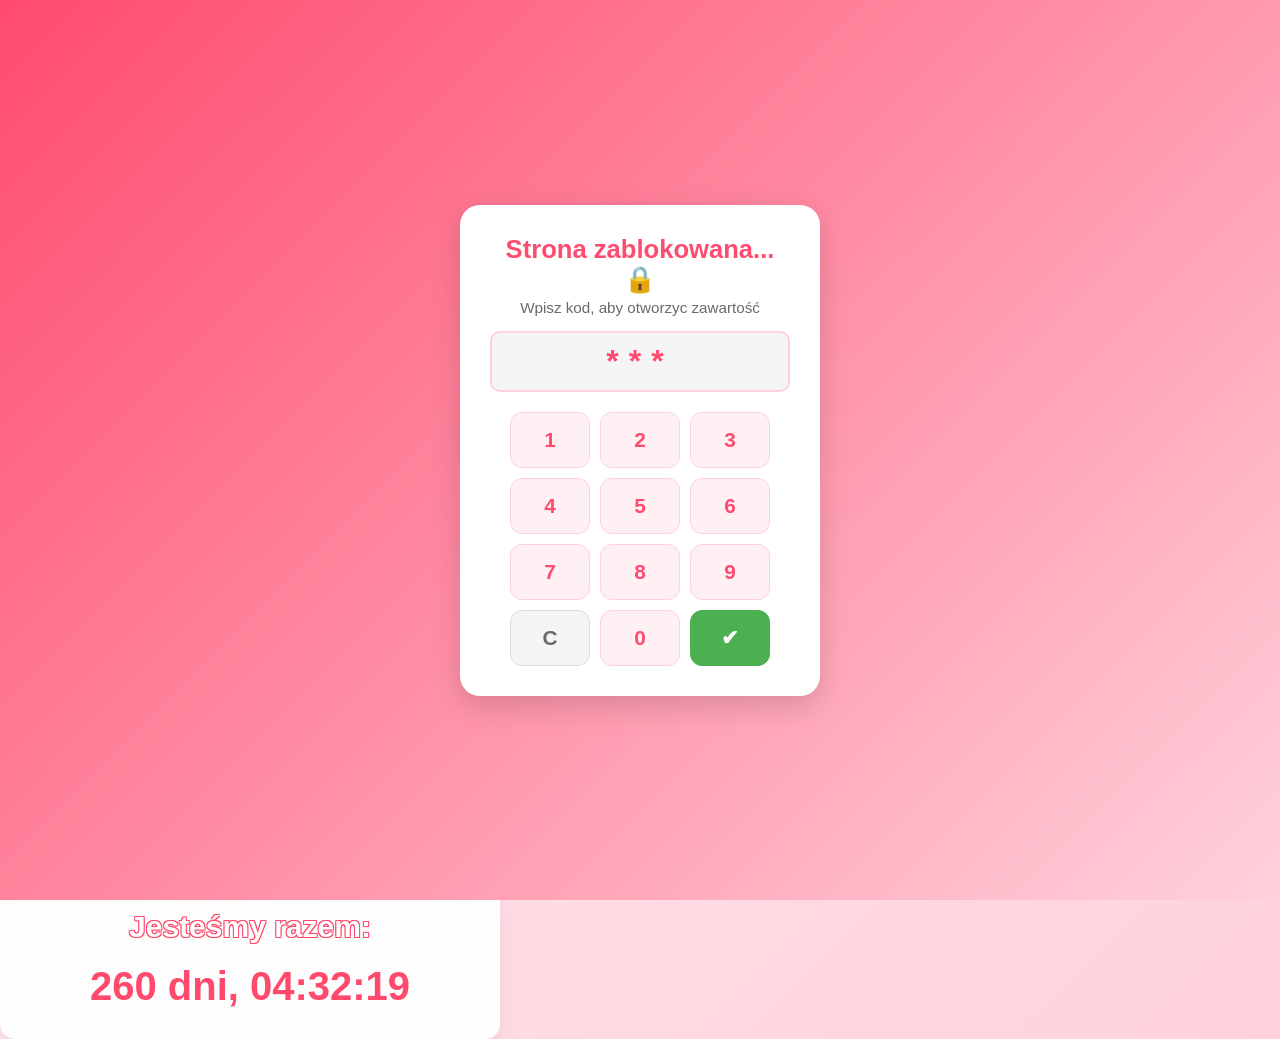
==== commit 5ac22958: "Update index.html" ====
--- a/index.html
+++ b/index.html
@@ -41,7 +41,7 @@
   <!-- Pasek na samej górze strony -->
 <div class="top-bar">
   <div class="dropdown-menu">
-    <button class="dropdown-btn">Nasze menu ☰</button>
+    <button class="dropdown-btn">☰</button>
     <div class="dropdown-content">
       <a href="kolkoikrzyzyk.html">GRY🎮</a>
     </div>  
